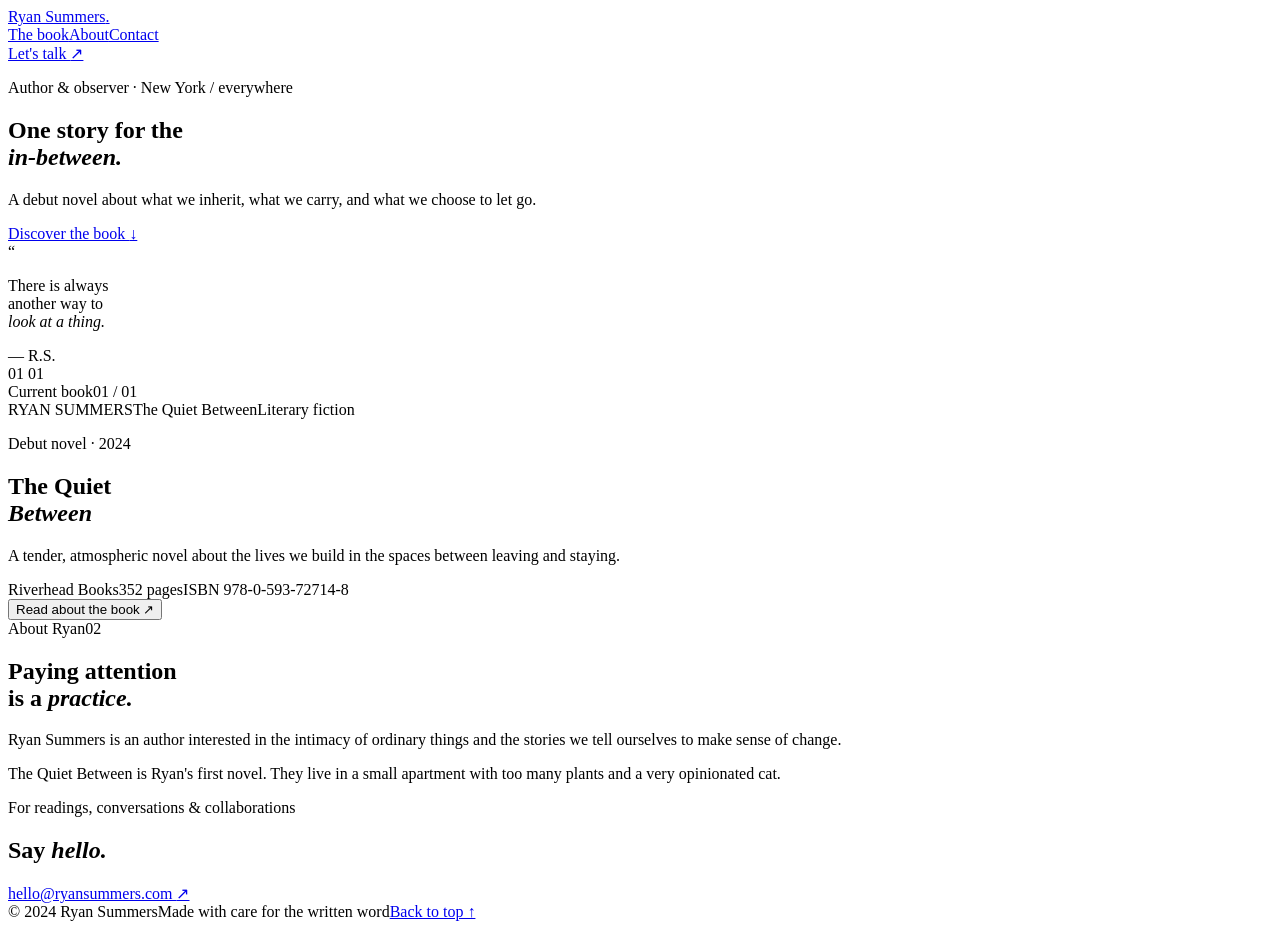
==== out/index.html @ e4b658cb "Configure static Cloudflare Pages export" ====
<!DOCTYPE html><html lang="en" class="bg-background"><head><meta charSet="utf-8"/><meta name="viewport" content="width=device-width, initial-scale=1"/><link rel="preload" href="/_next/static/media/01e4147cff8141ee-s.p.3huc2loe0ie8a.woff2" as="font" crossorigin="" type="font/woff2"/><link rel="preload" href="/_next/static/media/5c285b27cdda1fe8-s.p.2_mbdogr7ni8i.woff2" as="font" crossorigin="" type="font/woff2"/><link rel="preload" href="/_next/static/media/8bd76523131fa0fc-s.p.1pvupmngxrt5z.woff2" as="font" crossorigin="" type="font/woff2"/><link rel="stylesheet" href="/_next/static/chunks/2rwfq6he-48-a.css" data-precedence="next"/><link rel="preload" as="script" fetchPriority="low" href="/_next/static/chunks/011j8zku8l9-n.js"/><script src="/_next/static/chunks/0qek5-f7hp_99.js" async=""></script><script src="/_next/static/chunks/32gnwjb_d4dyi.js" async=""></script><script src="/_next/static/chunks/32rvyl5o-r3bw.js" async=""></script><script src="/_next/static/chunks/turbopack-00pnggs_cz6_x.js" async=""></script><script src="/_next/static/chunks/452c_oj4-o2za.js" async="" crossorigin=""></script><script src="/_next/static/chunks/44946kmompl1e.js" async="" crossorigin=""></script><meta name="theme-color" content="#403c49"/><meta name="color-scheme" content="light"/><title>Ryan Summers — Author &amp; Observer</title><meta name="description" content="The official portfolio of author Ryan Summers: fiction, essays, poetry, and stories for the in-between."/><meta name="generator" content="v0.app"/><meta name="next-size-adjust" content=""/><script src="/_next/static/chunks/0cz1d0mv5g_q7.js" noModule=""></script></head><body class="cormorant_garamond_eaf51eec-module__OCloEW__variable dm_sans_aab8caa0-module__z-D3wG__variable antialiased"><div hidden=""><!--$--><!--/$--></div><main><header class="site-header"><a href="#top" class="wordmark">Ryan Summers<span class="dot">.</span></a><nav aria-label="Main navigation" class="nav-links"><a href="#book">The book</a><a href="#about">About</a><a href="#contact">Contact</a></nav><a href="#contact" class="header-link">Let&#x27;s talk <span aria-hidden="true">↗</span></a></header><section id="top" class="hero section-shell"><div class="hero-copy"><p class="eyebrow">Author &amp; observer · New York / everywhere</p><h1>One story for the<br/><em>in-between.</em></h1><p class="hero-intro">A debut novel about what we inherit, what we carry, and what we choose to let go.</p><a href="#book" class="text-link">Discover the book <span aria-hidden="true">↓</span></a></div><div class="hero-note" aria-label="Author note"><span class="note-mark">“</span><p>There is always<br/>another way to<br/><em>look at a thing.</em></p><span class="note-signature">— R.S.</span></div><span class="hero-index">01 <span></span> 01</span></section><section id="book" class="feature section-shell" aria-labelledby="book-title"><div class="section-label"><span>Current book</span><span>01 / 01</span></div><div class="feature-grid"><div class="feature-cover"><div class="book-cover cover-sage book-cover-large"><span class="cover-rule"></span><span class="cover-kicker">RYAN SUMMERS</span><span class="cover-title">The Quiet Between</span><span class="cover-bottom">Literary fiction</span></div></div><div class="feature-copy"><p class="eyebrow">Debut novel · <!-- -->2024</p><h2 id="book-title">The Quiet<br/><em>Between</em></h2><p class="body-copy">A tender, atmospheric novel about the lives we build in the spaces between leaving and staying.</p><div class="book-meta"><span>Riverhead Books</span><span>352 pages</span><span>ISBN 978-0-593-72714-8</span></div><button class="outline-button">Read about the book <span aria-hidden="true">↗</span></button></div></div></section><section id="about" class="about section-shell"><div class="section-label"><span>About Ryan</span><span>02</span></div><div class="about-grid"><h2>Paying attention<br/>is a <em>practice.</em></h2><div><p class="about-lede">Ryan Summers is an author interested in the intimacy of ordinary things and the stories we tell ourselves to make sense of change.</p><p class="body-copy">The Quiet Between is Ryan&#x27;s first novel. They live in a small apartment with too many plants and a very opinionated cat.</p></div></div></section><section id="contact" class="contact section-shell"><div class="contact-inner"><p class="eyebrow">For readings, conversations &amp; collaborations</p><h2>Say <em>hello.</em></h2><a class="contact-email" href="mailto:hello@ryansummers.com">hello@ryansummers.com <span aria-hidden="true">↗</span></a></div></section><footer class="site-footer section-shell"><span>© 2024 Ryan Summers</span><span>Made with care for the written word</span><a href="#top">Back to top ↑</a></footer></main><!--$--><!--/$--><!--$!--><template data-dgst="BAILOUT_TO_CLIENT_SIDE_RENDERING"></template><!--/$--><!--$!--><template data-dgst="BAILOUT_TO_CLIENT_SIDE_RENDERING"></template><!--/$--><script src="/_next/static/chunks/011j8zku8l9-n.js" id="_R_" async=""></script><script>(self.__next_f=self.__next_f||[]).push([0])</script><script>self.__next_f.push([1,"1:\"$Sreact.fragment\"\n2:I[76701,[\"/_next/static/chunks/452c_oj4-o2za.js\"],\"default\"]\n3:I[21037,[\"/_next/static/chunks/452c_oj4-o2za.js\"],\"default\"]\n4:I[98843,[\"/_next/static/chunks/452c_oj4-o2za.js\"],\"Analytics\"]\n5:I[88601,[\"/_next/static/chunks/452c_oj4-o2za.js\"],\"SpeedInsights\"]\n6:I[70138,[\"/_next/static/chunks/452c_oj4-o2za.js\"],\"ClientPageRoot\"]\n7:I[31713,[\"/_next/static/chunks/452c_oj4-o2za.js\",\"/_next/static/chunks/44946kmompl1e.js\"],\"default\"]\na:I[18522,[\"/_next/static/chunks/452c_oj4-o2za.js\"],\"OutletBoundary\"]\nb:\"$Sreact.suspense\"\nd:I[18522,[\"/_next/static/chunks/452c_oj4-o2za.js\"],\"ViewportBoundary\"]\nf:I[18522,[\"/_next/static/chunks/452c_oj4-o2za.js\"],\"MetadataBoundary\"]\n11:I[18944,[\"/_next/static/chunks/452c_oj4-o2za.js\"],\"default\",1]\n:HL[\"/_next/static/chunks/2rwfq6he-48-a.css\",\"style\"]\n:HL[\"/_next/static/media/01e4147cff8141ee-s.p.3huc2loe0ie8a.woff2\",\"font\",{\"crossOrigin\":\"\",\"type\":\"font/woff2\"}]\n:HL[\"/_next/static/media/5c285b27cdda1fe8-s.p.2_mbdogr7ni8i.woff2\",\"font\",{\"crossOrigin\":\"\",\"type\":\"font/woff2\"}]\n:HL[\"/_next/static/media/8bd76523131fa0fc-s.p.1pvupmngxrt5z.woff2\",\"font\",{\"crossOrigin\":\"\",\"type\":\"font/woff2\"}]\n0:{\"P\":null,\"c\":[\"\",\"\"],\"q\":\"\",\"i\":false,\"f\":[[[\"\",{\"children\":[\"__PAGE__\",{},\"$undefined\",\"$undefined\",4608]},\"$undefined\",\"$undefined\",4624],[[\"$\",\"$1\",\"c\",{\"children\":[[[\"$\",\"link\",\"0\",{\"rel\":\"stylesheet\",\"href\":\"/_next/static/chunks/2rwfq6he-48-a.css\",\"precedence\":\"next\",\"crossOrigin\":\"$undefined\",\"nonce\":\"$undefined\"}],[\"$\",\"script\",\"script-0\",{\"src\":\"/_next/static/chunks/452c_oj4-o2za.js\",\"async\":true,\"nonce\":\"$undefined\"}]],[\"$\",\"html\",null,{\"lang\":\"en\",\"className\":\"bg-background\",\"children\":[\"$\",\"body\",null,{\"className\":\"cormorant_garamond_eaf51eec-module__OCloEW__variable dm_sans_aab8caa0-module__z-D3wG__variable antialiased\",\"children\":[[\"$\",\"$L2\",null,{\"parallelRouterKey\":\"children\",\"error\":\"$undefined\",\"errorStyles\":\"$undefined\",\"errorScripts\":\"$undefined\",\"template\":[\"$\",\"$L3\",null,{}],\"templateStyles\":\"$undefined\",\"templateScripts\":\"$undefined\",\"notFound\":[[[\"$\",\"title\",null,{\"children\":\"404: This page could not be found.\"}],[\"$\",\"div\",null,{\"style\":{\"fontFamily\":\"system-ui,\\\"Segoe UI\\\",Roboto,Helvetica,Arial,sans-serif,\\\"Apple Color Emoji\\\",\\\"Segoe UI Emoji\\\"\",\"height\":\"100vh\",\"textAlign\":\"center\",\"display\":\"flex\",\"flexDirection\":\"column\",\"alignItems\":\"center\",\"justifyContent\":\"center\"},\"children\":[\"$\",\"div\",null,{\"children\":[[\"$\",\"style\",null,{\"dangerouslySetInnerHTML\":{\"__html\":\"body{color:#000;background:#fff;margin:0}.next-error-h1{border-right:1px solid rgba(0,0,0,.3)}@media (prefers-color-scheme:dark){body{color:#fff;background:#000}.next-error-h1{border-right:1px solid rgba(255,255,255,.3)}}\"}}],[\"$\",\"h1\",null,{\"className\":\"next-error-h1\",\"style\":{\"display\":\"inline-block\",\"margin\":\"0 20px 0 0\",\"padding\":\"0 23px 0 0\",\"fontSize\":24,\"fontWeight\":500,\"verticalAlign\":\"top\",\"lineHeight\":\"49px\"},\"children\":404}],[\"$\",\"div\",null,{\"style\":{\"display\":\"inline-block\"},\"children\":[\"$\",\"h2\",null,{\"style\":{\"fontSize\":14,\"fontWeight\":400,\"lineHeight\":\"49px\",\"margin\":0},\"children\":\"This page could not be found.\"}]}]]}]}]],[]],\"forbidden\":\"$undefined\",\"unauthorized\":\"$undefined\"}],[\"$\",\"$L4\",null,{}],[\"$\",\"$L5\",null,{}]]}]}]]}],{\"children\":[[\"$\",\"$1\",\"c\",{\"children\":[[\"$\",\"$L6\",null,{\"Component\":\"$7\",\"serverProvidedParams\":{\"searchParams\":{},\"params\":{},\"promises\":[\"$@8\",\"$@9\"]}}],[[\"$\",\"script\",\"script-0\",{\"src\":\"/_next/static/chunks/44946kmompl1e.js\",\"async\":true,\"nonce\":\"$undefined\"}]],[\"$\",\"$La\",null,{\"children\":[\"$\",\"$b\",null,{\"name\":\"Next.MetadataOutlet\",\"children\":\"$@c\"}]}]]}],{},null,false,null]},null,false,null],[\"$\",\"$1\",\"h\",{\"children\":[null,[\"$\",\"$Ld\",null,{\"children\":\"$Le\"}],[\"$\",\"div\",null,{\"hidden\":true,\"children\":[\"$\",\"$Lf\",null,{\"children\":[\"$\",\"$b\",null,{\"name\":\"Next.Metadata\",\"children\":\"$L10\"}]}]}],[\"$\",\"meta\",null,{\"name\":\"next-size-adjust\",\"content\":\"\"}]]}],false]],\"m\":\"$undefined\",\"G\":[\"$11\",[[\"$\",\"link\",\"0\",{\"rel\":\"stylesheet\",\"href\":\"/_next/static/chunks/2rwfq6he-48-a.css\",\"precedence\":\"next\",\"crossOrigin\":\"$undefined\",\"nonce\":\"$undefined\"}]]],\"S\":true,\"h\":null,\"r\":\"$undefined\",\"s\":\"$undefined\",\"a\":\"$undefined\",\"l\":\"$undefined\",\"p\":\"$undefined\",\"d\":\"$undefined\",\"b\":\"d2L0xIQNW923hwjh07ePX\"}\n8:{}\n9:\"$0:f:0:1:1:children:0:props:children:0:props:serverProvidedParams:params\"\ne:[[\"$\",\"meta\",\"0\",{\"charSet\":\"utf-8\"}],[\"$\",\"meta\",\"1\",{\"name\":\"viewport\",\"content\":\"width=device-width, initial-scale=1\"}],[\"$\",\"meta\",\"2\",{\"name\":\"theme-color\",\"content\":\"#403c49\"}],[\"$\",\"meta\",\"3\",{\"name\":\"color-scheme\",\"content\":\"light\"}]]\nc:null\n10:[[\"$\",\"title\",\"0\",{\"children\":\"Ryan Summers — Author \u0026 Observer\"}],[\"$\",\"meta\",\"1\",{\"name\":\"description\",\"content\":\"The official portfolio of author Ryan Summers: fiction, essays, poetry, and stories for the in-between.\"}],[\"$\",\"meta\",\"2\",{\"name\":\"generator\",\"content\":\"v0.app\"}]]\n"])</script></body></html>
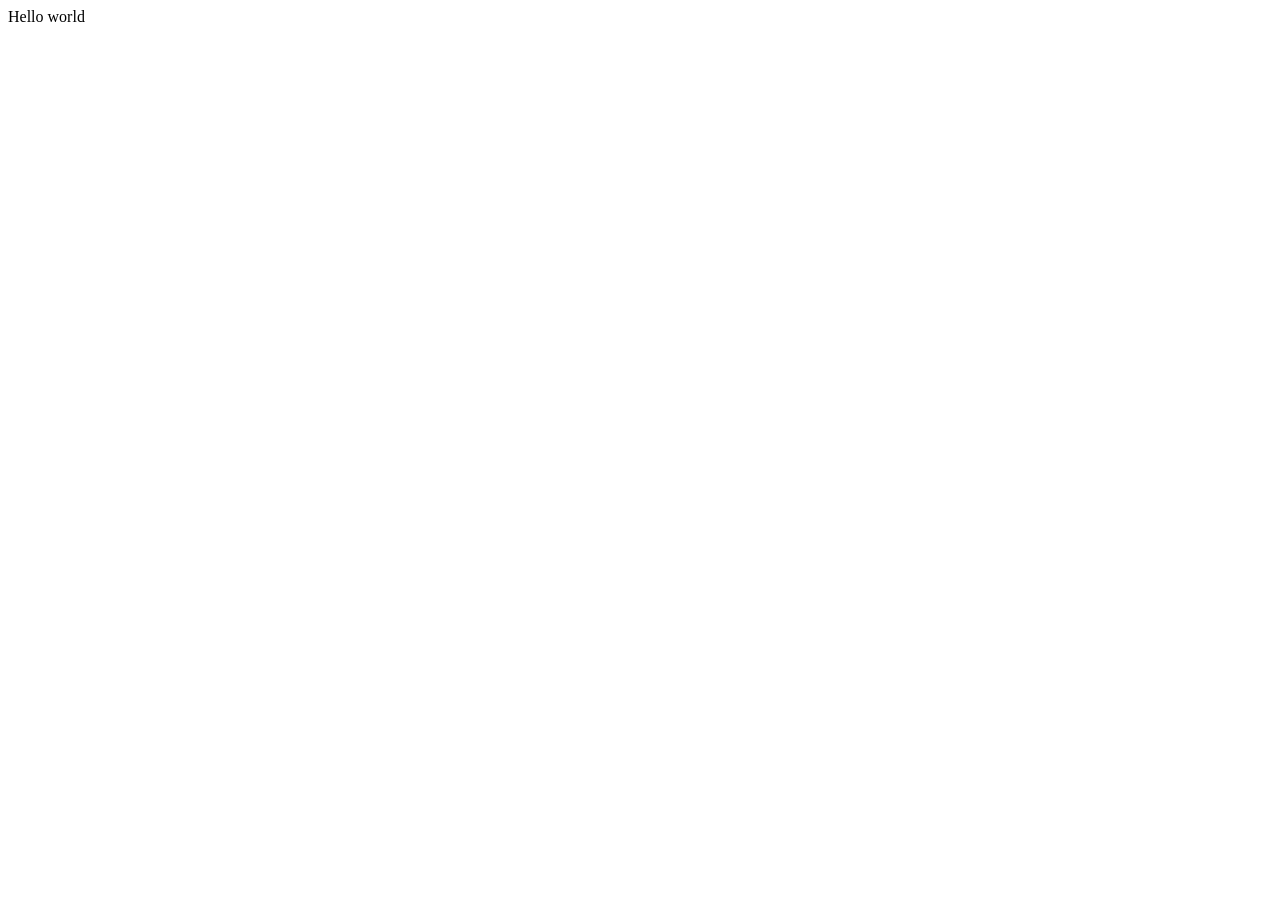
==== commit e51e084a: "Replace portfolio with hello world" ====
--- a/out/index.html
+++ b/out/index.html
@@ -1 +1 @@
-<!DOCTYPE html><html lang="en" class="bg-background"><head><meta charSet="utf-8"/><meta name="viewport" content="width=device-width, initial-scale=1"/><link rel="preload" href="/_next/static/media/01e4147cff8141ee-s.p.3huc2loe0ie8a.woff2" as="font" crossorigin="" type="font/woff2"/><link rel="preload" href="/_next/static/media/5c285b27cdda1fe8-s.p.2_mbdogr7ni8i.woff2" as="font" crossorigin="" type="font/woff2"/><link rel="preload" href="/_next/static/media/8bd76523131fa0fc-s.p.1pvupmngxrt5z.woff2" as="font" crossorigin="" type="font/woff2"/><link rel="stylesheet" href="/_next/static/chunks/2rwfq6he-48-a.css" data-precedence="next"/><link rel="preload" as="script" fetchPriority="low" href="/_next/static/chunks/011j8zku8l9-n.js"/><script src="/_next/static/chunks/0qek5-f7hp_99.js" async=""></script><script src="/_next/static/chunks/32gnwjb_d4dyi.js" async=""></script><script src="/_next/static/chunks/32rvyl5o-r3bw.js" async=""></script><script src="/_next/static/chunks/turbopack-00pnggs_cz6_x.js" async=""></script><script src="/_next/static/chunks/452c_oj4-o2za.js" async="" crossorigin=""></script><script src="/_next/static/chunks/44946kmompl1e.js" async="" crossorigin=""></script><meta name="theme-color" content="#403c49"/><meta name="color-scheme" content="light"/><title>Ryan Summers — Author &amp; Observer</title><meta name="description" content="The official portfolio of author Ryan Summers: fiction, essays, poetry, and stories for the in-between."/><meta name="generator" content="v0.app"/><meta name="next-size-adjust" content=""/><script src="/_next/static/chunks/0cz1d0mv5g_q7.js" noModule=""></script></head><body class="cormorant_garamond_eaf51eec-module__OCloEW__variable dm_sans_aab8caa0-module__z-D3wG__variable antialiased"><div hidden=""><!--$--><!--/$--></div><main><header class="site-header"><a href="#top" class="wordmark">Ryan Summers<span class="dot">.</span></a><nav aria-label="Main navigation" class="nav-links"><a href="#book">The book</a><a href="#about">About</a><a href="#contact">Contact</a></nav><a href="#contact" class="header-link">Let&#x27;s talk <span aria-hidden="true">↗</span></a></header><section id="top" class="hero section-shell"><div class="hero-copy"><p class="eyebrow">Author &amp; observer · New York / everywhere</p><h1>One story for the<br/><em>in-between.</em></h1><p class="hero-intro">A debut novel about what we inherit, what we carry, and what we choose to let go.</p><a href="#book" class="text-link">Discover the book <span aria-hidden="true">↓</span></a></div><div class="hero-note" aria-label="Author note"><span class="note-mark">“</span><p>There is always<br/>another way to<br/><em>look at a thing.</em></p><span class="note-signature">— R.S.</span></div><span class="hero-index">01 <span></span> 01</span></section><section id="book" class="feature section-shell" aria-labelledby="book-title"><div class="section-label"><span>Current book</span><span>01 / 01</span></div><div class="feature-grid"><div class="feature-cover"><div class="book-cover cover-sage book-cover-large"><span class="cover-rule"></span><span class="cover-kicker">RYAN SUMMERS</span><span class="cover-title">The Quiet Between</span><span class="cover-bottom">Literary fiction</span></div></div><div class="feature-copy"><p class="eyebrow">Debut novel · <!-- -->2024</p><h2 id="book-title">The Quiet<br/><em>Between</em></h2><p class="body-copy">A tender, atmospheric novel about the lives we build in the spaces between leaving and staying.</p><div class="book-meta"><span>Riverhead Books</span><span>352 pages</span><span>ISBN 978-0-593-72714-8</span></div><button class="outline-button">Read about the book <span aria-hidden="true">↗</span></button></div></div></section><section id="about" class="about section-shell"><div class="section-label"><span>About Ryan</span><span>02</span></div><div class="about-grid"><h2>Paying attention<br/>is a <em>practice.</em></h2><div><p class="about-lede">Ryan Summers is an author interested in the intimacy of ordinary things and the stories we tell ourselves to make sense of change.</p><p class="body-copy">The Quiet Between is Ryan&#x27;s first novel. They live in a small apartment with too many plants and a very opinionated cat.</p></div></div></section><section id="contact" class="contact section-shell"><div class="contact-inner"><p class="eyebrow">For readings, conversations &amp; collaborations</p><h2>Say <em>hello.</em></h2><a class="contact-email" href="mailto:hello@ryansummers.com">hello@ryansummers.com <span aria-hidden="true">↗</span></a></div></section><footer class="site-footer section-shell"><span>© 2024 Ryan Summers</span><span>Made with care for the written word</span><a href="#top">Back to top ↑</a></footer></main><!--$--><!--/$--><!--$!--><template data-dgst="BAILOUT_TO_CLIENT_SIDE_RENDERING"></template><!--/$--><!--$!--><template data-dgst="BAILOUT_TO_CLIENT_SIDE_RENDERING"></template><!--/$--><script src="/_next/static/chunks/011j8zku8l9-n.js" id="_R_" async=""></script><script>(self.__next_f=self.__next_f||[]).push([0])</script><script>self.__next_f.push([1,"1:\"$Sreact.fragment\"\n2:I[76701,[\"/_next/static/chunks/452c_oj4-o2za.js\"],\"default\"]\n3:I[21037,[\"/_next/static/chunks/452c_oj4-o2za.js\"],\"default\"]\n4:I[98843,[\"/_next/static/chunks/452c_oj4-o2za.js\"],\"Analytics\"]\n5:I[88601,[\"/_next/static/chunks/452c_oj4-o2za.js\"],\"SpeedInsights\"]\n6:I[70138,[\"/_next/static/chunks/452c_oj4-o2za.js\"],\"ClientPageRoot\"]\n7:I[31713,[\"/_next/static/chunks/452c_oj4-o2za.js\",\"/_next/static/chunks/44946kmompl1e.js\"],\"default\"]\na:I[18522,[\"/_next/static/chunks/452c_oj4-o2za.js\"],\"OutletBoundary\"]\nb:\"$Sreact.suspense\"\nd:I[18522,[\"/_next/static/chunks/452c_oj4-o2za.js\"],\"ViewportBoundary\"]\nf:I[18522,[\"/_next/static/chunks/452c_oj4-o2za.js\"],\"MetadataBoundary\"]\n11:I[18944,[\"/_next/static/chunks/452c_oj4-o2za.js\"],\"default\",1]\n:HL[\"/_next/static/chunks/2rwfq6he-48-a.css\",\"style\"]\n:HL[\"/_next/static/media/01e4147cff8141ee-s.p.3huc2loe0ie8a.woff2\",\"font\",{\"crossOrigin\":\"\",\"type\":\"font/woff2\"}]\n:HL[\"/_next/static/media/5c285b27cdda1fe8-s.p.2_mbdogr7ni8i.woff2\",\"font\",{\"crossOrigin\":\"\",\"type\":\"font/woff2\"}]\n:HL[\"/_next/static/media/8bd76523131fa0fc-s.p.1pvupmngxrt5z.woff2\",\"font\",{\"crossOrigin\":\"\",\"type\":\"font/woff2\"}]\n0:{\"P\":null,\"c\":[\"\",\"\"],\"q\":\"\",\"i\":false,\"f\":[[[\"\",{\"children\":[\"__PAGE__\",{},\"$undefined\",\"$undefined\",4608]},\"$undefined\",\"$undefined\",4624],[[\"$\",\"$1\",\"c\",{\"children\":[[[\"$\",\"link\",\"0\",{\"rel\":\"stylesheet\",\"href\":\"/_next/static/chunks/2rwfq6he-48-a.css\",\"precedence\":\"next\",\"crossOrigin\":\"$undefined\",\"nonce\":\"$undefined\"}],[\"$\",\"script\",\"script-0\",{\"src\":\"/_next/static/chunks/452c_oj4-o2za.js\",\"async\":true,\"nonce\":\"$undefined\"}]],[\"$\",\"html\",null,{\"lang\":\"en\",\"className\":\"bg-background\",\"children\":[\"$\",\"body\",null,{\"className\":\"cormorant_garamond_eaf51eec-module__OCloEW__variable dm_sans_aab8caa0-module__z-D3wG__variable antialiased\",\"children\":[[\"$\",\"$L2\",null,{\"parallelRouterKey\":\"children\",\"error\":\"$undefined\",\"errorStyles\":\"$undefined\",\"errorScripts\":\"$undefined\",\"template\":[\"$\",\"$L3\",null,{}],\"templateStyles\":\"$undefined\",\"templateScripts\":\"$undefined\",\"notFound\":[[[\"$\",\"title\",null,{\"children\":\"404: This page could not be found.\"}],[\"$\",\"div\",null,{\"style\":{\"fontFamily\":\"system-ui,\\\"Segoe UI\\\",Roboto,Helvetica,Arial,sans-serif,\\\"Apple Color Emoji\\\",\\\"Segoe UI Emoji\\\"\",\"height\":\"100vh\",\"textAlign\":\"center\",\"display\":\"flex\",\"flexDirection\":\"column\",\"alignItems\":\"center\",\"justifyContent\":\"center\"},\"children\":[\"$\",\"div\",null,{\"children\":[[\"$\",\"style\",null,{\"dangerouslySetInnerHTML\":{\"__html\":\"body{color:#000;background:#fff;margin:0}.next-error-h1{border-right:1px solid rgba(0,0,0,.3)}@media (prefers-color-scheme:dark){body{color:#fff;background:#000}.next-error-h1{border-right:1px solid rgba(255,255,255,.3)}}\"}}],[\"$\",\"h1\",null,{\"className\":\"next-error-h1\",\"style\":{\"display\":\"inline-block\",\"margin\":\"0 20px 0 0\",\"padding\":\"0 23px 0 0\",\"fontSize\":24,\"fontWeight\":500,\"verticalAlign\":\"top\",\"lineHeight\":\"49px\"},\"children\":404}],[\"$\",\"div\",null,{\"style\":{\"display\":\"inline-block\"},\"children\":[\"$\",\"h2\",null,{\"style\":{\"fontSize\":14,\"fontWeight\":400,\"lineHeight\":\"49px\",\"margin\":0},\"children\":\"This page could not be found.\"}]}]]}]}]],[]],\"forbidden\":\"$undefined\",\"unauthorized\":\"$undefined\"}],[\"$\",\"$L4\",null,{}],[\"$\",\"$L5\",null,{}]]}]}]]}],{\"children\":[[\"$\",\"$1\",\"c\",{\"children\":[[\"$\",\"$L6\",null,{\"Component\":\"$7\",\"serverProvidedParams\":{\"searchParams\":{},\"params\":{},\"promises\":[\"$@8\",\"$@9\"]}}],[[\"$\",\"script\",\"script-0\",{\"src\":\"/_next/static/chunks/44946kmompl1e.js\",\"async\":true,\"nonce\":\"$undefined\"}]],[\"$\",\"$La\",null,{\"children\":[\"$\",\"$b\",null,{\"name\":\"Next.MetadataOutlet\",\"children\":\"$@c\"}]}]]}],{},null,false,null]},null,false,null],[\"$\",\"$1\",\"h\",{\"children\":[null,[\"$\",\"$Ld\",null,{\"children\":\"$Le\"}],[\"$\",\"div\",null,{\"hidden\":true,\"children\":[\"$\",\"$Lf\",null,{\"children\":[\"$\",\"$b\",null,{\"name\":\"Next.Metadata\",\"children\":\"$L10\"}]}]}],[\"$\",\"meta\",null,{\"name\":\"next-size-adjust\",\"content\":\"\"}]]}],false]],\"m\":\"$undefined\",\"G\":[\"$11\",[[\"$\",\"link\",\"0\",{\"rel\":\"stylesheet\",\"href\":\"/_next/static/chunks/2rwfq6he-48-a.css\",\"precedence\":\"next\",\"crossOrigin\":\"$undefined\",\"nonce\":\"$undefined\"}]]],\"S\":true,\"h\":null,\"r\":\"$undefined\",\"s\":\"$undefined\",\"a\":\"$undefined\",\"l\":\"$undefined\",\"p\":\"$undefined\",\"d\":\"$undefined\",\"b\":\"d2L0xIQNW923hwjh07ePX\"}\n8:{}\n9:\"$0:f:0:1:1:children:0:props:children:0:props:serverProvidedParams:params\"\ne:[[\"$\",\"meta\",\"0\",{\"charSet\":\"utf-8\"}],[\"$\",\"meta\",\"1\",{\"name\":\"viewport\",\"content\":\"width=device-width, initial-scale=1\"}],[\"$\",\"meta\",\"2\",{\"name\":\"theme-color\",\"content\":\"#403c49\"}],[\"$\",\"meta\",\"3\",{\"name\":\"color-scheme\",\"content\":\"light\"}]]\nc:null\n10:[[\"$\",\"title\",\"0\",{\"children\":\"Ryan Summers — Author \u0026 Observer\"}],[\"$\",\"meta\",\"1\",{\"name\":\"description\",\"content\":\"The official portfolio of author Ryan Summers: fiction, essays, poetry, and stories for the in-between.\"}],[\"$\",\"meta\",\"2\",{\"name\":\"generator\",\"content\":\"v0.app\"}]]\n"])</script></body></html>+<!DOCTYPE html><html lang="en" class="bg-background"><head><meta charSet="utf-8"/><meta name="viewport" content="width=device-width, initial-scale=1"/><link rel="preload" href="/_next/static/media/01e4147cff8141ee-s.p.3huc2loe0ie8a.woff2" as="font" crossorigin="" type="font/woff2"/><link rel="preload" href="/_next/static/media/5c285b27cdda1fe8-s.p.2_mbdogr7ni8i.woff2" as="font" crossorigin="" type="font/woff2"/><link rel="preload" href="/_next/static/media/8bd76523131fa0fc-s.p.1pvupmngxrt5z.woff2" as="font" crossorigin="" type="font/woff2"/><link rel="stylesheet" href="/_next/static/chunks/3cozukx66sof_.css" data-precedence="next"/><link rel="preload" as="script" fetchPriority="low" href="/_next/static/chunks/277swbd-e8e1k.js"/><script src="/_next/static/chunks/33juwri66z49z.js" async=""></script><script src="/_next/static/chunks/32gnwjb_d4dyi.js" async=""></script><script src="/_next/static/chunks/turbopack-0z4ta9ahx91hc.js" async=""></script><script src="/_next/static/chunks/10uw6lr12pgvb.js" async="" crossorigin=""></script><meta name="theme-color" content="#403c49"/><meta name="color-scheme" content="light"/><title>Hello world</title><meta name="description" content="Hello world"/><meta name="generator" content="v0.app"/><meta name="next-size-adjust" content=""/><script src="/_next/static/chunks/0cz1d0mv5g_q7.js" noModule=""></script></head><body class="cormorant_garamond_eaf51eec-module__OCloEW__variable dm_sans_aab8caa0-module__z-D3wG__variable antialiased"><div hidden=""><!--$--><!--/$--></div><main>Hello world</main><!--$--><!--/$--><script src="/_next/static/chunks/277swbd-e8e1k.js" id="_R_" async=""></script><script>(self.__next_f=self.__next_f||[]).push([0])</script><script>self.__next_f.push([1,"1:\"$Sreact.fragment\"\n2:I[76701,[\"/_next/static/chunks/10uw6lr12pgvb.js\"],\"default\"]\n3:I[21037,[\"/_next/static/chunks/10uw6lr12pgvb.js\"],\"default\"]\n4:I[18522,[\"/_next/static/chunks/10uw6lr12pgvb.js\"],\"OutletBoundary\"]\n5:\"$Sreact.suspense\"\n7:I[18522,[\"/_next/static/chunks/10uw6lr12pgvb.js\"],\"ViewportBoundary\"]\n9:I[18522,[\"/_next/static/chunks/10uw6lr12pgvb.js\"],\"MetadataBoundary\"]\nb:I[18944,[\"/_next/static/chunks/10uw6lr12pgvb.js\"],\"default\",1]\n:HL[\"/_next/static/chunks/3cozukx66sof_.css\",\"style\"]\n:HL[\"/_next/static/media/01e4147cff8141ee-s.p.3huc2loe0ie8a.woff2\",\"font\",{\"crossOrigin\":\"\",\"type\":\"font/woff2\"}]\n:HL[\"/_next/static/media/5c285b27cdda1fe8-s.p.2_mbdogr7ni8i.woff2\",\"font\",{\"crossOrigin\":\"\",\"type\":\"font/woff2\"}]\n:HL[\"/_next/static/media/8bd76523131fa0fc-s.p.1pvupmngxrt5z.woff2\",\"font\",{\"crossOrigin\":\"\",\"type\":\"font/woff2\"}]\n0:{\"P\":null,\"c\":[\"\",\"\"],\"q\":\"\",\"i\":false,\"f\":[[[\"\",{\"children\":[\"__PAGE__\",{},\"$undefined\",\"$undefined\",4608]},\"$undefined\",\"$undefined\",4624],[[\"$\",\"$1\",\"c\",{\"children\":[[[\"$\",\"link\",\"0\",{\"rel\":\"stylesheet\",\"href\":\"/_next/static/chunks/3cozukx66sof_.css\",\"precedence\":\"next\",\"crossOrigin\":\"$undefined\",\"nonce\":\"$undefined\"}],[\"$\",\"script\",\"script-0\",{\"src\":\"/_next/static/chunks/10uw6lr12pgvb.js\",\"async\":true,\"nonce\":\"$undefined\"}]],[\"$\",\"html\",null,{\"lang\":\"en\",\"className\":\"bg-background\",\"children\":[\"$\",\"body\",null,{\"className\":\"cormorant_garamond_eaf51eec-module__OCloEW__variable dm_sans_aab8caa0-module__z-D3wG__variable antialiased\",\"children\":[\"$\",\"$L2\",null,{\"parallelRouterKey\":\"children\",\"error\":\"$undefined\",\"errorStyles\":\"$undefined\",\"errorScripts\":\"$undefined\",\"template\":[\"$\",\"$L3\",null,{}],\"templateStyles\":\"$undefined\",\"templateScripts\":\"$undefined\",\"notFound\":[[[\"$\",\"title\",null,{\"children\":\"404: This page could not be found.\"}],[\"$\",\"div\",null,{\"style\":{\"fontFamily\":\"system-ui,\\\"Segoe UI\\\",Roboto,Helvetica,Arial,sans-serif,\\\"Apple Color Emoji\\\",\\\"Segoe UI Emoji\\\"\",\"height\":\"100vh\",\"textAlign\":\"center\",\"display\":\"flex\",\"flexDirection\":\"column\",\"alignItems\":\"center\",\"justifyContent\":\"center\"},\"children\":[\"$\",\"div\",null,{\"children\":[[\"$\",\"style\",null,{\"dangerouslySetInnerHTML\":{\"__html\":\"body{color:#000;background:#fff;margin:0}.next-error-h1{border-right:1px solid rgba(0,0,0,.3)}@media (prefers-color-scheme:dark){body{color:#fff;background:#000}.next-error-h1{border-right:1px solid rgba(255,255,255,.3)}}\"}}],[\"$\",\"h1\",null,{\"className\":\"next-error-h1\",\"style\":{\"display\":\"inline-block\",\"margin\":\"0 20px 0 0\",\"padding\":\"0 23px 0 0\",\"fontSize\":24,\"fontWeight\":500,\"verticalAlign\":\"top\",\"lineHeight\":\"49px\"},\"children\":404}],[\"$\",\"div\",null,{\"style\":{\"display\":\"inline-block\"},\"children\":[\"$\",\"h2\",null,{\"style\":{\"fontSize\":14,\"fontWeight\":400,\"lineHeight\":\"49px\",\"margin\":0},\"children\":\"This page could not be found.\"}]}]]}]}]],[]],\"forbidden\":\"$undefined\",\"unauthorized\":\"$undefined\"}]}]}]]}],{\"children\":[[\"$\",\"$1\",\"c\",{\"children\":[[\"$\",\"main\",null,{\"children\":\"Hello world\"}],null,[\"$\",\"$L4\",null,{\"children\":[\"$\",\"$5\",null,{\"name\":\"Next.MetadataOutlet\",\"children\":\"$@6\"}]}]]}],{},null,false,null]},null,false,null],[\"$\",\"$1\",\"h\",{\"children\":[null,[\"$\",\"$L7\",null,{\"children\":\"$L8\"}],[\"$\",\"div\",null,{\"hidden\":true,\"children\":[\"$\",\"$L9\",null,{\"children\":[\"$\",\"$5\",null,{\"name\":\"Next.Metadata\",\"children\":\"$La\"}]}]}],[\"$\",\"meta\",null,{\"name\":\"next-size-adjust\",\"content\":\"\"}]]}],false]],\"m\":\"$undefined\",\"G\":[\"$b\",[[\"$\",\"link\",\"0\",{\"rel\":\"stylesheet\",\"href\":\"/_next/static/chunks/3cozukx66sof_.css\",\"precedence\":\"next\",\"crossOrigin\":\"$undefined\",\"nonce\":\"$undefined\"}]]],\"S\":true,\"h\":null,\"r\":\"$undefined\",\"s\":\"$undefined\",\"a\":\"$undefined\",\"l\":\"$undefined\",\"p\":\"$undefined\",\"d\":\"$undefined\",\"b\":\"oD5m82oOCcxvyRRpXCXuE\"}\n8:[[\"$\",\"meta\",\"0\",{\"charSet\":\"utf-8\"}],[\"$\",\"meta\",\"1\",{\"name\":\"viewport\",\"content\":\"width=device-width, initial-scale=1\"}],[\"$\",\"meta\",\"2\",{\"name\":\"theme-color\",\"content\":\"#403c49\"}],[\"$\",\"meta\",\"3\",{\"name\":\"color-scheme\",\"content\":\"light\"}]]\n6:null\na:[[\"$\",\"title\",\"0\",{\"children\":\"Hello world\"}],[\"$\",\"meta\",\"1\",{\"name\":\"description\",\"content\":\"Hello world\"}],[\"$\",\"meta\",\"2\",{\"name\":\"generator\",\"content\":\"v0.app\"}]]\n"])</script></body></html>
